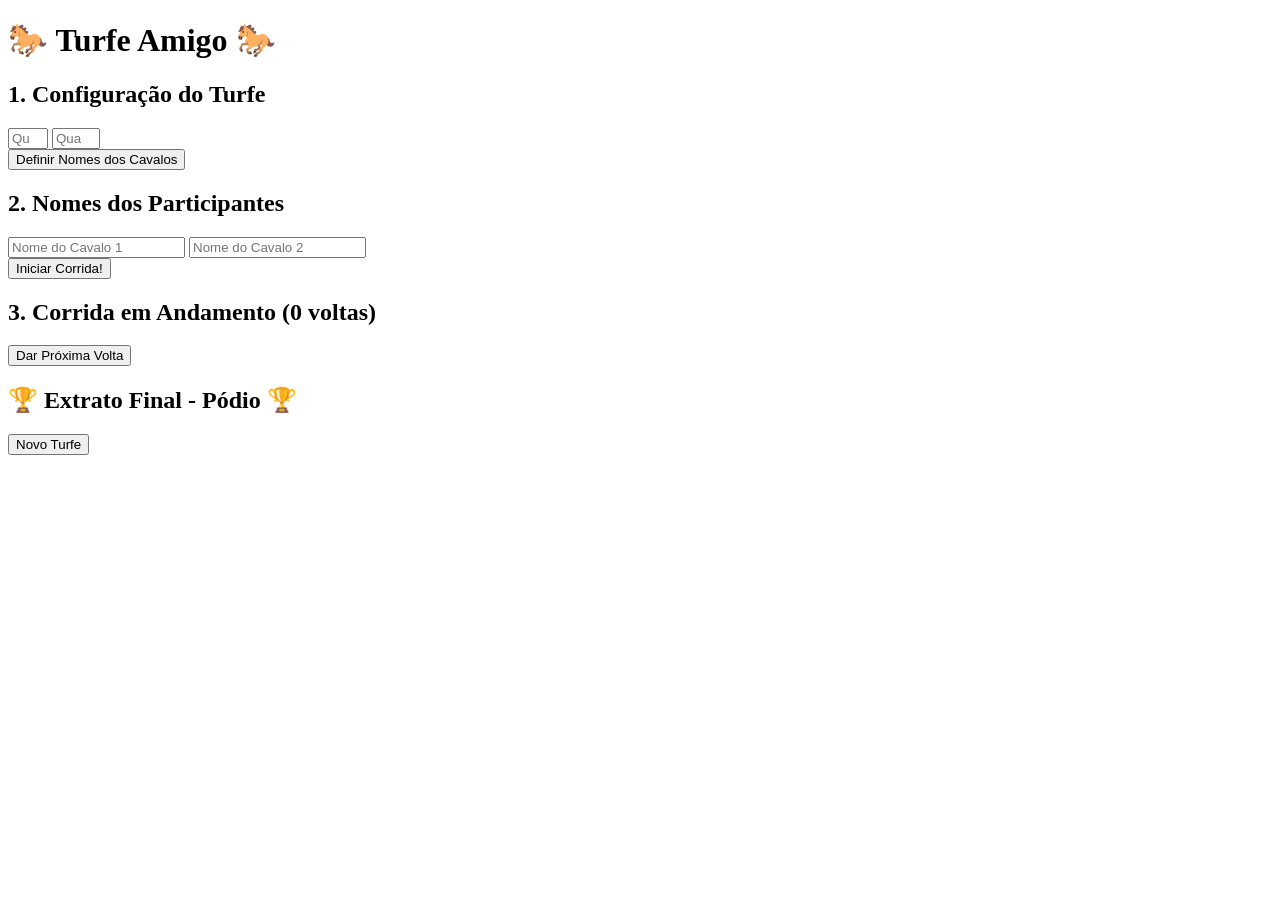
==== index.html @ 23f8b913 "Primeiro codigo NÃO REFATORADO" ====
<!DOCTYPE html>
<html lang="pt-BR">
<head>
  <meta charset="UTF-8" />
  <meta name="viewport" content="width=device-width, initial-scale=1.0" />
  <title>Turfe Amigo</title>
</head>
<body>

  <h1>🐎 Turfe Amigo 🐎</h1>

  <!-- ETAPA 1: CONFIGURAÇÃO -->
  <div id="etapa-config">
    <h2>1. Configuração do Turfe</h2>
    <input type="number" id="qtd-cavalos" min="2" max="6" placeholder="Quantidade de Cavalos (2 a 6)" />
    <input type="number" id="qtd-voltas" min="1" max="50" placeholder="Quantidade de Voltas" />
    <div id="erro-config"></div>
    <button type="button">Definir Nomes dos Cavalos</button>
  </div>

  <!-- ETAPA 2: NOMES DOS CAVALOS -->
  <div id="etapa-nomes">
    <h2>2. Nomes dos Participantes</h2>
    <div id="lista-inputs-nomes">
      <input type="text" id="nome-cavalo-1" placeholder="Nome do Cavalo 1" />
      <input type="text" id="nome-cavalo-2" placeholder="Nome do Cavalo 2" />
    </div>
    <button type="button">Iniciar Corrida!</button>
  </div>

  <!-- ETAPA 3: CORRIDA -->
  <div id="etapa-corrida">
    <h2>3. Corrida em Andamento (<span id="info-voltas">0</span> voltas)</h2>
    <div id="pista"></div>
    <button type="button" id="btn-proxima-volta">Dar Próxima Volta</button>
    <div id="log-corrida"></div>
  </div>

  <!-- ETAPA 4: PÓDIO -->
  <div id="etapa-podio">
    <h2>🏆 Extrato Final - Pódio 🏆</h2>
    <div id="resultado-podio"></div>
    <button type="button">Novo Turfe</button>
  </div>

</body>
</html>
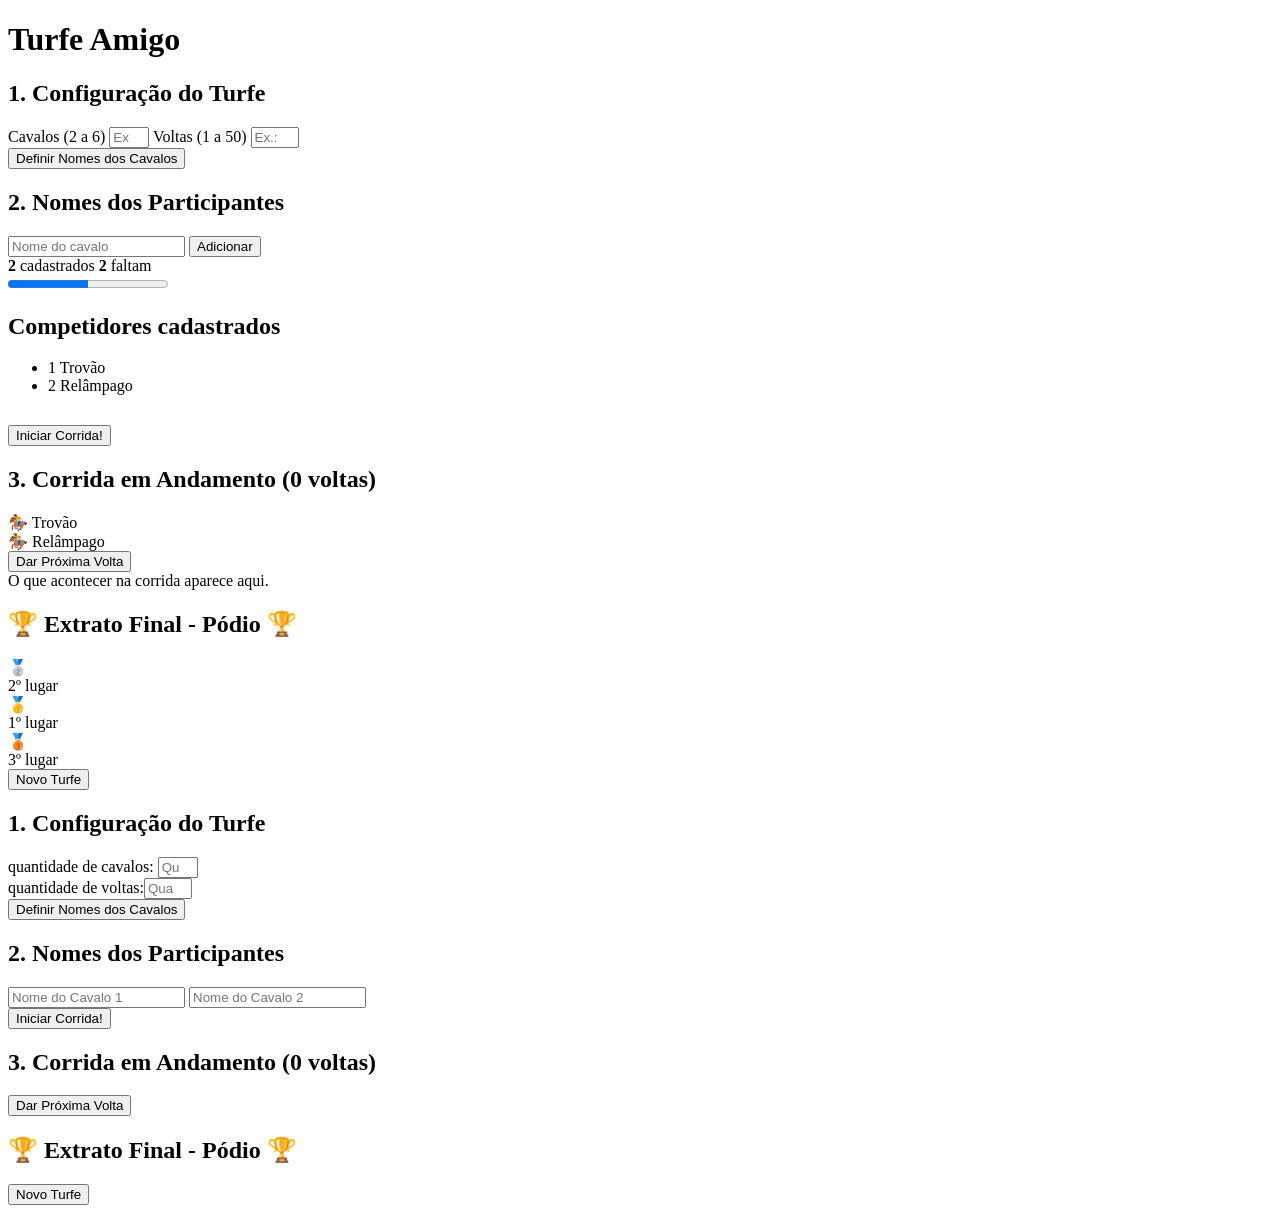
==== commit 8a73e2a3: "add: css e html da ia" ====
--- a/index.html
+++ b/index.html
@@ -1,47 +1,145 @@
 <!DOCTYPE html>
 <html lang="pt-BR">
+
 <head>
-  <meta charset="UTF-8" />
-  <meta name="viewport" content="width=device-width, initial-scale=1.0" />
-  <title>Turfe Amigo</title>
+    <meta charset="UTF-8" />
+    <meta name="viewport" content="width=device-width, initial-scale=1.0" />
+    <title>Turfe Amigo</title>
 </head>
+
 <body>
 
-  <h1>🐎 Turfe Amigo 🐎</h1>
+    <h1> Turfe Amigo </h1>
 
-  <!-- ETAPA 1: CONFIGURAÇÃO -->
-  <div id="etapa-config">
-    <h2>1. Configuração do Turfe</h2>
-    <input type="number" id="qtd-cavalos" min="2" max="6" placeholder="Quantidade de Cavalos (2 a 6)" />
-    <input type="number" id="qtd-voltas" min="1" max="50" placeholder="Quantidade de Voltas" />
-    <div id="erro-config"></div>
-    <button type="button">Definir Nomes dos Cavalos</button>
-  </div>
+<div class="layout">
 
-  <!-- ETAPA 2: NOMES DOS CAVALOS -->
-  <div id="etapa-nomes">
-    <h2>2. Nomes dos Participantes</h2>
-    <div id="lista-inputs-nomes">
-      <input type="text" id="nome-cavalo-1" placeholder="Nome do Cavalo 1" />
-      <input type="text" id="nome-cavalo-2" placeholder="Nome do Cavalo 2" />
+        <!-- ================= ABA ESQUERDA ================= -->
+        <aside class="aba-esquerda">
+
+            <!-- ETAPA 1: CONFIGURAÇÃO -->
+            <section class="bloco" id="etapa-config">
+                <h2>1. Configuração do Turfe</h2>
+
+                <div class="campos-lado-a-lado">
+                    <label class="campo">
+                        Cavalos (2 a 6)
+                        <input type="number" id="qtd-cavalos" min="2" max="6" placeholder="Ex.: 4" />
+                    </label>
+                    <label class="campo">
+                        Voltas (1 a 50)
+                        <input type="number" id="qtd-voltas" min="1" max="50" placeholder="Ex.: 10" />
+                    </label>
+                </div>
+
+                <div id="erro-config"></div>
+                <button type="button" class="largo">Definir Nomes dos Cavalos</button>
+            </section>
+
+            <!-- ETAPA 2: NOMES DOS CAVALOS -->
+            <section class="bloco" id="etapa-nomes">
+                <h2>2. Nomes dos Participantes</h2>
+
+                <div class="linha-cadastro" id="lista-inputs-nomes">
+                    <input type="text" id="nome-cavalo" placeholder="Nome do cavalo" />
+                    <button type="button">Adicionar</button>
+                </div>
+
+                <!-- Contador: o JS vai preencher estes dois números depois -->
+                <div class="contador">
+                    <span><strong id="qtd-cadastrados">2</strong> cadastrados</span>
+                    <span><strong id="qtd-faltam">2</strong> faltam</span>
+                </div>
+                <progress id="progresso-cadastro" value="2" max="4"></progress>
+            </section>
+
+            <!-- LISTA DE COMPETIDORES CADASTRADOS -->
+            <section class="bloco" id="etapa-lista">
+                <h2>Competidores cadastrados</h2>
+
+                <ul id="lista-competidores">
+                    <!-- Exemplos de itens: apague quando ligar o JavaScript -->
+                    <li><span class="numero">1</span> Trovão</li>
+                    <li><span class="numero">2</span> Relâmpago</li>
+                </ul>
+                <!-- Mostrar quando a lista estiver vazia -->
+                <p class="vazio" hidden>Nenhum cavalo cadastrado ainda.</p>
+
+                <button type="button" class="largo destaque" style="margin-top:14px">Iniciar Corrida!</button>
+            </section>
+
+        </aside>
+
+        <!-- ================= ÁREA PRINCIPAL ================= -->
+        <main class="principal">
+
+            <!-- ETAPA 3: CORRIDA -->
+            <section id="etapa-corrida">
+                <h2>3. Corrida em Andamento (<span id="info-voltas">0</span> voltas)</h2>
+
+                <div id="pista">
+                    <!-- Exemplos de raias: o JS cria estas depois (--pos vai de 0% a 90%) -->
+                    <div class="raia">
+                        <div class="cavalo" style="--pos: 40%">🏇 <span>Trovão</span></div>
+                    </div>
+                    <div class="raia">
+                        <div class="cavalo" style="--pos: 25%">🏇 <span>Relâmpago</span></div>
+                    </div>
+                </div>
+
+                <button type="button" id="btn-proxima-volta">Dar Próxima Volta</button>
+                <div id="log-corrida">O que acontecer na corrida aparece aqui.</div>
+            </section>
+
+            <!-- ETAPA 4: PÓDIO -->
+            <section id="etapa-podio">
+                <h2>🏆 Extrato Final - Pódio 🏆</h2>
+
+                <div id="resultado-podio">
+                    <div class="degrau prata">🥈<br>2º lugar</div>
+                    <div class="degrau ouro">🥇<br>1º lugar</div>
+                    <div class="degrau bronze">🥉<br>3º lugar</div>
+                </div>
+
+                <button type="button">Novo Turfe</button>
+            </section>
+
+        </main>
     </div>
-    <button type="button">Iniciar Corrida!</button>
-  </div>
 
-  <!-- ETAPA 3: CORRIDA -->
-  <div id="etapa-corrida">
-    <h2>3. Corrida em Andamento (<span id="info-voltas">0</span> voltas)</h2>
-    <div id="pista"></div>
-    <button type="button" id="btn-proxima-volta">Dar Próxima Volta</button>
-    <div id="log-corrida"></div>
-  </div>
 
-  <!-- ETAPA 4: PÓDIO -->
-  <div id="etapa-podio">
-    <h2>🏆 Extrato Final - Pódio 🏆</h2>
-    <div id="resultado-podio"></div>
-    <button type="button">Novo Turfe</button>
-  </div>
+    <!-- ETAPA 1: CONFIGURAÇÃO -->
+    <div class="Aba Esquerda">
+    <div id="etapa-config">
+        <h2>1. Configuração do Turfe</h2>
+        quantidade de cavalos: <input type="number" id="qtd-cavalos" min="2" max="6" placeholder="Quantidade de Cavalos (2 a 6)" /> <br>
+        quantidade de voltas:<input type="number" id="qtd-voltas" min="1" max="50" placeholder="Quantidade de Voltas" />
+        <div id="erro-config"></div>
+        <button type="button">Definir Nomes dos Cavalos</button>
+    </div>
+
+    <!-- ETAPA 2: NOMES DOS CAVALOS -->
+    
+        <h2>2. Nomes dos Participantes</h2>
+        <div id="lista-inputs-nomes">
+            <input type="text" id="nome-cavalo-1" placeholder="Nome do Cavalo 1" />
+            <input type="text" id="nome-cavalo-2" placeholder="Nome do Cavalo 2" />
+        </div>
+        <button type="button">Iniciar Corrida!</button>
+
+
+        <!-- ETAPA 3: CORRIDA -->
+        <h2>3. Corrida em Andamento (<span id="info-voltas">0</span> voltas)</h2>
+        <div id="pista"></div>
+        <button type="button" id="btn-proxima-volta">Dar Próxima Volta</button>
+        <div id="log-corrida"></div>
+
+
+        <!-- ETAPA 4: PÓDIO -->
+        <h2>🏆 Extrato Final - Pódio 🏆</h2>
+        <div id="resultado-podio"></div>
+        <button type="button">Novo Turfe</button>
+    </div>
 
 </body>
-</html>
+
+</html>
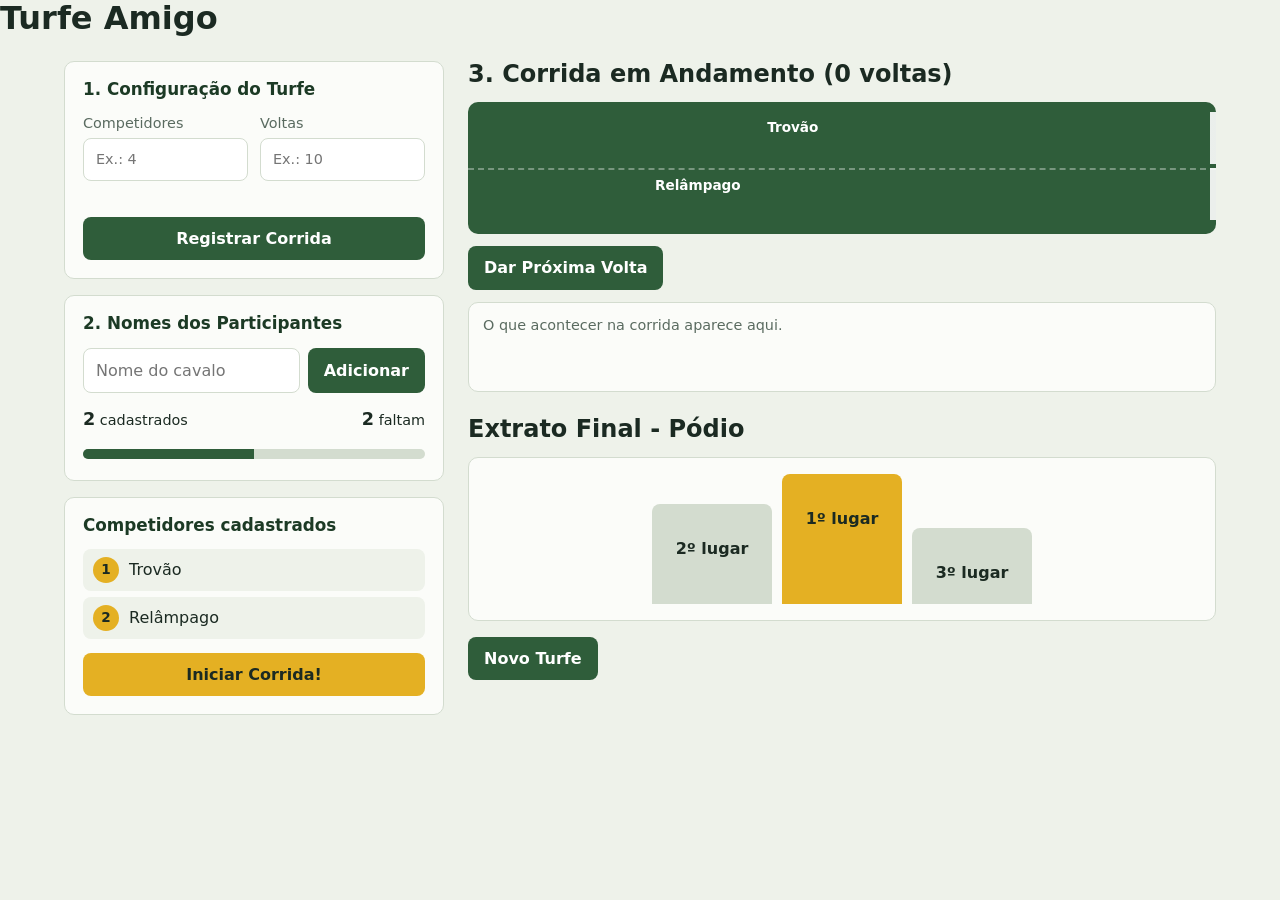
==== commit 05b0ff46: "Iniciando validação dos campos" ====
--- a/index.html
+++ b/index.html
@@ -5,6 +5,7 @@
     <meta charset="UTF-8" />
     <meta name="viewport" content="width=device-width, initial-scale=1.0" />
     <title>Turfe Amigo</title>
+    <link rel="stylesheet" href="css.css">
 </head>
 
 <body>
@@ -22,17 +23,17 @@
 
                 <div class="campos-lado-a-lado">
                     <label class="campo">
-                        Cavalos (2 a 6)
-                        <input type="number" id="qtd-cavalos" min="2" max="6" placeholder="Ex.: 4" />
+                        Competidores
+                        <input type="number" id="qtd_cavalos" min="2" placeholder="Ex.: 4" />
                     </label>
                     <label class="campo">
-                        Voltas (1 a 50)
-                        <input type="number" id="qtd-voltas" min="1" max="50" placeholder="Ex.: 10" />
+                        Voltas
+                        <input type="number" id="qtd_voltas" min="1" placeholder="Ex.: 10" />
                     </label>
                 </div>
 
                 <div id="erro-config"></div>
-                <button type="button" class="largo">Definir Nomes dos Cavalos</button>
+                <button type="button" class="largo" onclick="registrarCorrida()">Registrar Corrida</button>
             </section>
 
             <!-- ETAPA 2: NOMES DOS CAVALOS -->
@@ -79,10 +80,10 @@
                 <div id="pista">
                     <!-- Exemplos de raias: o JS cria estas depois (--pos vai de 0% a 90%) -->
                     <div class="raia">
-                        <div class="cavalo" style="--pos: 40%">🏇 <span>Trovão</span></div>
+                        <div class="cavalo" style="--pos: 40%"> <span>Trovão</span></div>
                     </div>
                     <div class="raia">
-                        <div class="cavalo" style="--pos: 25%">🏇 <span>Relâmpago</span></div>
+                        <div class="cavalo" style="--pos: 25%"> <span>Relâmpago</span></div>
                     </div>
                 </div>
 
@@ -92,12 +93,12 @@
 
             <!-- ETAPA 4: PÓDIO -->
             <section id="etapa-podio">
-                <h2>🏆 Extrato Final - Pódio 🏆</h2>
+                <h2> Extrato Final - Pódio </h2>
 
                 <div id="resultado-podio">
-                    <div class="degrau prata">🥈<br>2º lugar</div>
-                    <div class="degrau ouro">🥇<br>1º lugar</div>
-                    <div class="degrau bronze">🥉<br>3º lugar</div>
+                    <div class="degrau prata"><br>2º lugar</div>
+                    <div class="degrau ouro"><br>1º lugar</div>
+                    <div class="degrau bronze"><br>3º lugar</div>
                 </div>
 
                 <button type="button">Novo Turfe</button>
@@ -105,41 +106,17 @@
 
         </main>
     </div>
-
-
-    <!-- ETAPA 1: CONFIGURAÇÃO -->
-    <div class="Aba Esquerda">
-    <div id="etapa-config">
-        <h2>1. Configuração do Turfe</h2>
-        quantidade de cavalos: <input type="number" id="qtd-cavalos" min="2" max="6" placeholder="Quantidade de Cavalos (2 a 6)" /> <br>
-        quantidade de voltas:<input type="number" id="qtd-voltas" min="1" max="50" placeholder="Quantidade de Voltas" />
-        <div id="erro-config"></div>
-        <button type="button">Definir Nomes dos Cavalos</button>
-    </div>
-
-    <!-- ETAPA 2: NOMES DOS CAVALOS -->
-    
-        <h2>2. Nomes dos Participantes</h2>
-        <div id="lista-inputs-nomes">
-            <input type="text" id="nome-cavalo-1" placeholder="Nome do Cavalo 1" />
-            <input type="text" id="nome-cavalo-2" placeholder="Nome do Cavalo 2" />
-        </div>
-        <button type="button">Iniciar Corrida!</button>
-
-
-        <!-- ETAPA 3: CORRIDA -->
-        <h2>3. Corrida em Andamento (<span id="info-voltas">0</span> voltas)</h2>
-        <div id="pista"></div>
-        <button type="button" id="btn-proxima-volta">Dar Próxima Volta</button>
-        <div id="log-corrida"></div>
-
-
-        <!-- ETAPA 4: PÓDIO -->
-        <h2>🏆 Extrato Final - Pódio 🏆</h2>
-        <div id="resultado-podio"></div>
-        <button type="button">Novo Turfe</button>
-    </div>
-
 </body>
-
+<script>
+    let lista_cavalos = []
+    function registrarCorrida(params) {
+        let voltas = qtd_voltas.value
+        let cavalos = qtd_cavalos.value
+        if (cavalos == '' || voltas == '') {
+            alert('Insira valores numericos')
+        } else if (cavalos < 2 && cavalos > 6) {
+            alert("Insira valores entre 2 e 6")
+        }
+    }
+</script>
 </html>
--- a/css.css
+++ b/css.css
@@ -0,0 +1,336 @@
+:root {
+            --grama: #2f5d3a;
+            --grama-escura: #1c3a25;
+            --fundo: #eef2ea;
+            --papel: #fbfcf9;
+            --tinta: #1b2a22;
+            --tinta-suave: #5a6b60;
+            --linha: #d3dccf;
+            --seda: #e4b023;
+            /* amarelo das sedas dos jóqueis */
+            --erro: #b3372b;
+            --raio: 10px;
+            font-family: "Trebuchet MS", "Segoe UI", system-ui, sans-serif;
+        }
+
+        * {
+            box-sizing: border-box;
+        }
+
+        body {
+            margin: 0;
+            background: var(--fundo);
+            color: var(--tinta);
+            line-height: 1.45;
+        }
+
+        h1,
+        h2,
+        h3 {
+            margin: 0;
+            line-height: 1.15;
+        }
+
+        /* ---------- Cabeçalho ---------- */
+        .topo {
+            background: var(--grama-escura);
+            color: var(--fundo);
+            padding: 18px 28px;
+            border-bottom: 6px solid var(--seda);
+        }
+
+        .topo h1 {
+            font-size: 1.8rem;
+            letter-spacing: 0.02em;
+        }
+
+        /* ---------- Layout em duas colunas ---------- */
+        .layout {
+            display: grid;
+            grid-template-columns: 380px 1fr;
+            gap: 24px;
+            max-width: 1200px;
+            margin: 0 auto;
+            padding: 24px;
+            align-items: start;
+        }
+
+        /* ---------- Aba esquerda ---------- */
+        .aba-esquerda {
+            display: flex;
+            flex-direction: column;
+            gap: 16px;
+            position: sticky;
+            top: 16px;
+        }
+
+        .bloco {
+            background: var(--papel);
+            border: 1px solid var(--linha);
+            border-radius: var(--raio);
+            padding: 18px;
+        }
+
+        .bloco h2 {
+            font-size: 1.05rem;
+            margin-bottom: 14px;
+            color: var(--grama-escura);
+        }
+
+        /* ---------- Campos e botões ---------- */
+        .campo {
+            display: flex;
+            flex-direction: column;
+            gap: 4px;
+            margin-bottom: 12px;
+            font-size: 0.9rem;
+            color: var(--tinta-suave);
+        }
+
+        .campos-lado-a-lado {
+            display: grid;
+            grid-template-columns: 1fr 1fr;
+            gap: 12px;
+        }
+
+        input[type="number"],
+        input[type="text"] {
+            width: 100%;
+            padding: 10px 12px;
+            font: inherit;
+            color: var(--tinta);
+            background: #fff;
+            border: 1px solid var(--linha);
+            border-radius: 8px;
+        }
+
+        input:focus-visible,
+        button:focus-visible {
+            outline: 3px solid var(--seda);
+            outline-offset: 1px;
+        }
+
+        button {
+            font: inherit;
+            font-weight: 700;
+            padding: 10px 16px;
+            border: 0;
+            border-radius: 8px;
+            background: var(--grama);
+            color: #fff;
+            cursor: pointer;
+        }
+
+        button:hover {
+            background: var(--grama-escura);
+        }
+
+        button.largo {
+            width: 100%;
+        }
+
+        button.destaque {
+            background: var(--seda);
+            color: var(--tinta);
+        }
+
+        button.destaque:hover {
+            background: #cf9b15;
+        }
+
+        #erro-config {
+            min-height: 1.2em;
+            margin-bottom: 8px;
+            font-size: 0.85rem;
+            color: var(--erro);
+        }
+
+        /* ---------- Cadastro de nomes + contador ---------- */
+        .linha-cadastro {
+            display: flex;
+            gap: 8px;
+        }
+
+        .linha-cadastro button {
+            flex-shrink: 0;
+        }
+
+        .contador {
+            display: flex;
+            justify-content: space-between;
+            margin: 14px 0 6px;
+            font-size: 0.9rem;
+        }
+
+        .contador strong {
+            font-size: 1.1rem;
+        }
+
+        progress {
+            width: 100%;
+            height: 10px;
+            border: 0;
+            border-radius: 99px;
+            overflow: hidden;
+            background: var(--linha);
+            accent-color: var(--grama);
+        }
+
+        progress::-webkit-progress-bar {
+            background: var(--linha);
+        }
+
+        progress::-webkit-progress-value {
+            background: var(--grama);
+        }
+
+        progress::-moz-progress-bar {
+            background: var(--grama);
+        }
+
+        /* ---------- Lista de competidores ---------- */
+        #lista-competidores {
+            list-style: none;
+            margin: 0;
+            padding: 0;
+            display: flex;
+            flex-direction: column;
+            gap: 6px;
+            max-height: 260px;
+            overflow-y: auto;
+        }
+
+        #lista-competidores li {
+            display: flex;
+            align-items: center;
+            gap: 10px;
+            padding: 8px 10px;
+            background: var(--fundo);
+            border-radius: 8px;
+        }
+
+        .numero {
+            display: grid;
+            place-items: center;
+            width: 26px;
+            height: 26px;
+            border-radius: 50%;
+            background: var(--seda);
+            font-weight: 700;
+            font-size: 0.85rem;
+        }
+
+        .vazio {
+            color: var(--tinta-suave);
+            font-size: 0.9rem;
+        }
+
+        /* ---------- Área principal (direita) ---------- */
+        .principal {
+            display: flex;
+            flex-direction: column;
+            gap: 24px;
+        }
+
+        .principal h2 {
+            margin-bottom: 14px;
+        }
+
+        #pista {
+            background: var(--grama);
+            border-radius: var(--raio);
+            padding: 10px 0;
+            overflow: hidden;
+        }
+
+        .raia {
+            position: relative;
+            height: 52px;
+            margin: 0 0 4px;
+            border-top: 2px dashed rgba(255, 255, 255, 0.35);
+            /* linha de chegada */
+            background: linear-gradient(to left, rgba(255, 255, 255, 0.9) 0 6px, transparent 6px);
+        }
+
+        .raia:first-child {
+            border-top: 0;
+        }
+
+        .cavalo {
+            position: absolute;
+            top: 6px;
+            left: var(--pos, 0%);
+            display: flex;
+            align-items: center;
+            gap: 6px;
+            font-size: 1.6rem;
+            color: #fff;
+            white-space: nowrap;
+        }
+
+        .cavalo span {
+            font-size: 0.85rem;
+            font-weight: 700;
+        }
+
+        #log-corrida {
+            margin-top: 12px;
+            min-height: 90px;
+            padding: 12px 14px;
+            background: var(--papel);
+            border: 1px solid var(--linha);
+            border-radius: var(--raio);
+            font-size: 0.9rem;
+            color: var(--tinta-suave);
+        }
+
+        #btn-proxima-volta {
+            margin-top: 12px;
+        }
+
+        /* ---------- Pódio ---------- */
+        #resultado-podio {
+            display: flex;
+            align-items: flex-end;
+            justify-content: center;
+            gap: 10px;
+            margin-bottom: 16px;
+            padding: 16px;
+            background: var(--papel);
+            border: 1px solid var(--linha);
+            border-radius: var(--raio);
+        }
+
+        .degrau {
+            width: 120px;
+            padding: 10px 6px;
+            text-align: center;
+            font-weight: 700;
+            background: var(--linha);
+            border-radius: 8px 8px 0 0;
+        }
+
+        .degrau.ouro {
+            height: 130px;
+            background: var(--seda);
+        }
+
+        .degrau.prata {
+            height: 100px;
+        }
+
+        .degrau.bronze {
+            height: 76px;
+        }
+
+        /* ---------- Celular ---------- */
+        @media (max-width: 860px) {
+            .layout {
+                grid-template-columns: 1fr;
+                padding: 16px;
+            }
+
+            .aba-esquerda {
+                position: static;
+            }
+        }
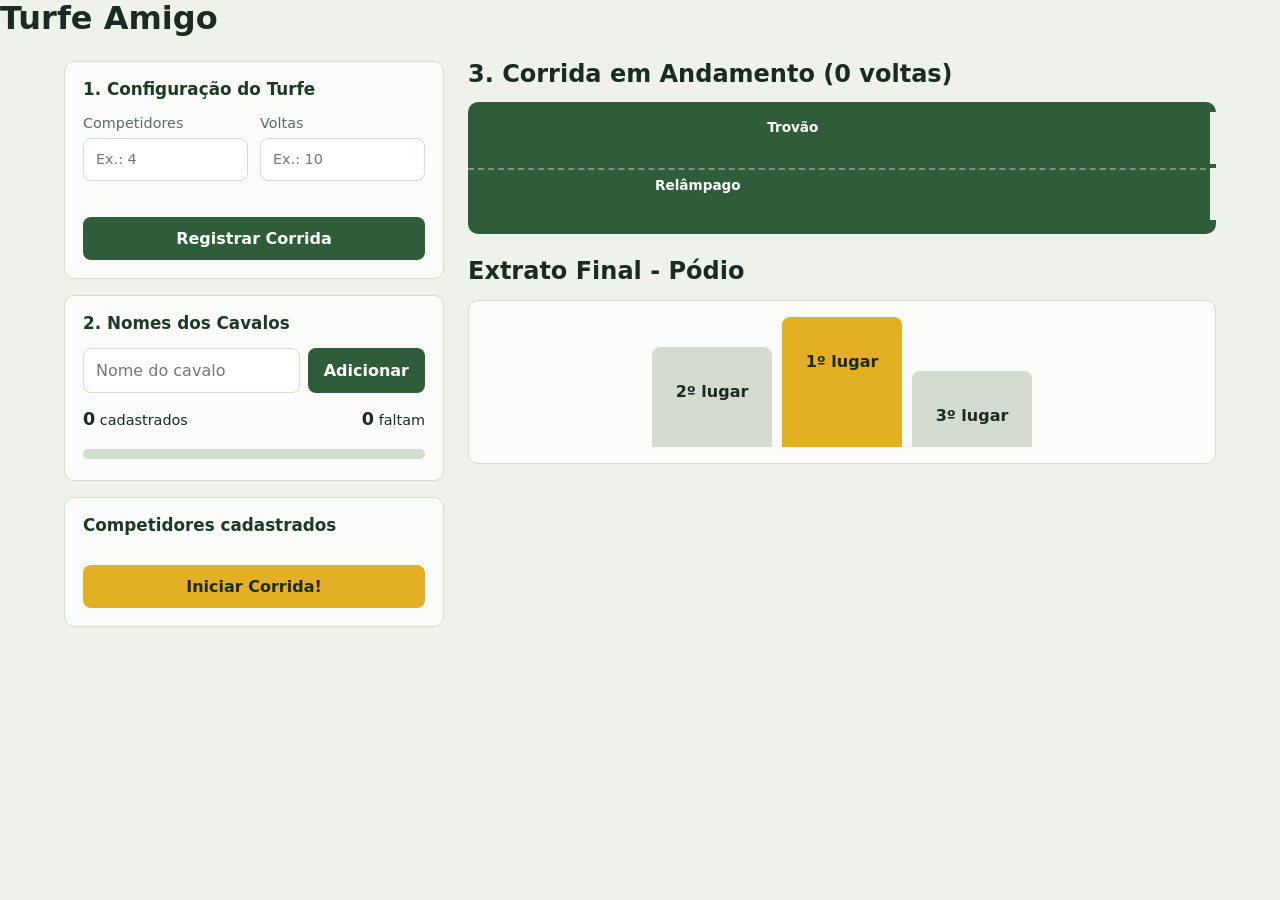
==== commit 1dafd237: "Finalizando validações da corrida e iniciando validações do nome" ====
--- a/index.html
+++ b/index.html
@@ -12,7 +12,7 @@
 
     <h1> Turfe Amigo </h1>
 
-<div class="layout">
+    <div class="layout">
 
         <!-- ================= ABA ESQUERDA ================= -->
         <aside class="aba-esquerda">
@@ -38,29 +38,27 @@
 
             <!-- ETAPA 2: NOMES DOS CAVALOS -->
             <section class="bloco" id="etapa-nomes">
-                <h2>2. Nomes dos Participantes</h2>
+                <h2>2. Nomes dos Cavalos</h2>
 
                 <div class="linha-cadastro" id="lista-inputs-nomes">
-                    <input type="text" id="nome-cavalo" placeholder="Nome do cavalo" />
-                    <button type="button">Adicionar</button>
+                    <input type="text" id="nome_cavalo" placeholder="Nome do cavalo" />
+                    <button type="button" onclick="nomearCavalo()">Adicionar</button>
                 </div>
 
                 <!-- Contador: o JS vai preencher estes dois números depois -->
                 <div class="contador">
-                    <span><strong id="qtd-cadastrados">2</strong> cadastrados</span>
-                    <span><strong id="qtd-faltam">2</strong> faltam</span>
+                    <span><strong id="qtd_cadastrados">0</strong> cadastrados</span>
+                    <span><strong id="qtd_faltam">0</strong> faltam</span>
                 </div>
-                <progress id="progresso-cadastro" value="2" max="4"></progress>
+                <progress id="progresso_cadastro" value="0" max="0"></progress>
             </section>
 
             <!-- LISTA DE COMPETIDORES CADASTRADOS -->
             <section class="bloco" id="etapa-lista">
                 <h2>Competidores cadastrados</h2>
 
-                <ul id="lista-competidores">
+                <ul id="lista_competidores">
                     <!-- Exemplos de itens: apague quando ligar o JavaScript -->
-                    <li><span class="numero">1</span> Trovão</li>
-                    <li><span class="numero">2</span> Relâmpago</li>
                 </ul>
                 <!-- Mostrar quando a lista estiver vazia -->
                 <p class="vazio" hidden>Nenhum cavalo cadastrado ainda.</p>
@@ -87,8 +85,7 @@
                     </div>
                 </div>
 
-                <button type="button" id="btn-proxima-volta">Dar Próxima Volta</button>
-                <div id="log-corrida">O que acontecer na corrida aparece aqui.</div>
+               
             </section>
 
             <!-- ETAPA 4: PÓDIO -->
@@ -100,8 +97,6 @@
                     <div class="degrau ouro"><br>1º lugar</div>
                     <div class="degrau bronze"><br>3º lugar</div>
                 </div>
-
-                <button type="button">Novo Turfe</button>
             </section>
 
         </main>
@@ -109,14 +104,56 @@
 </body>
 <script>
     let lista_cavalos = []
-    function registrarCorrida(params) {
+    let qtd_volta = 0
+    let qtd_cavalo = 0
+    let corrida = 0
+    function registrarCorrida() {
         let voltas = qtd_voltas.value
         let cavalos = qtd_cavalos.value
         if (cavalos == '' || voltas == '') {
             alert('Insira valores numericos')
-        } else if (cavalos < 2 && cavalos > 6) {
+        } else if (cavalos < 2 || cavalos > 6) {
             alert("Insira valores entre 2 e 6")
+        } else if (corrida > 1 || corrida < 0){
+                alert('Registre uma corrida por vez!')
+        }else {
+            corrida++
+            qtd_volta = voltas
+            qtd_cavalo = cavalos
+            progresso_cadastro.value = lista_cavalos.length;
+            progresso_cadastro.max = qtd_cavalo;
+            qtd_cadastrados.innerHTML = lista_cavalos.length;
+            qtd_faltam.innerHTML = qtd_cavalo - lista_cavalos.length;
+        }
+    }
+
+    function nomearCavalo() {
+        let cavalo = nome_cavalo.value;
+        
+        
+        if (cavalo == '') {
+            alert('Insira um nome válido')
+        }
+        else if (lista_cavalos.length >= qtd_cavalo){
+            alert('Todos os cavalos já cadastrados')
+        }else {
+            lista_cavalos.push({
+                nome: cavalo,
+                tempo: 0
+            })
+            lista_competidores.innerHTML = '';
+
+            progresso_cadastro.value = lista_cavalos.length;
+            progresso_cadastro.max = qtd_cavalo;
+            qtd_cadastrados.innerHTML = lista_cavalos.length;
+            qtd_faltam.innerHTML = qtd_cavalo - lista_cavalos.length;
+
+            
+            for (let i = 0; i < lista_cavalos.length; i++) {
+                lista_competidores.innerHTML += `<li><span class="numero">${i+1}</span> ${lista_cavalos[i].nome} </li>`
+            }
         }
     }
 </script>
+
 </html>
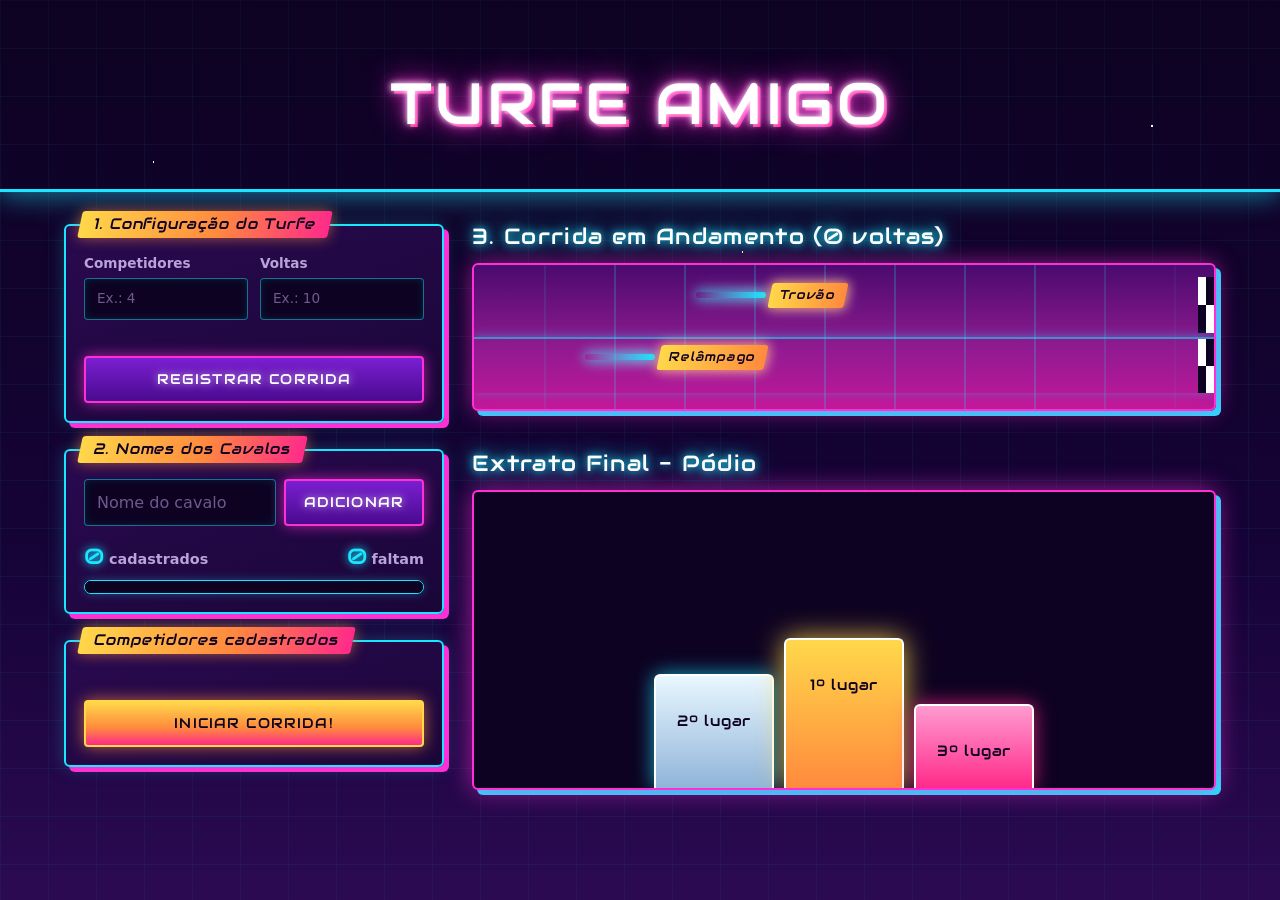
==== commit 64c8a2dc: "Finalização da corrida constituidada" ====
--- a/index.html
+++ b/index.html
@@ -85,7 +85,7 @@
                     </div>
                 </div>
 
-               
+
             </section>
 
             <!-- ETAPA 4: PÓDIO -->
@@ -114,9 +114,9 @@
             alert('Insira valores numericos')
         } else if (cavalos < 2 || cavalos > 6) {
             alert("Insira valores entre 2 e 6")
-        } else if (corrida > 1 || corrida < 0){
-                alert('Registre uma corrida por vez!')
-        }else {
+        } else if (corrida > 1 || corrida < 0) {
+            alert('Registre uma corrida por vez!')
+        } else {
             corrida++
             qtd_volta = voltas
             qtd_cavalo = cavalos
@@ -125,18 +125,44 @@
             qtd_cadastrados.innerHTML = lista_cavalos.length;
             qtd_faltam.innerHTML = qtd_cavalo - lista_cavalos.length;
         }
+        primeiro = ''
+        segundo = ''
+        terceiro = ''
+        tempo_primeiro = 9999999999999999
+        tempo_segundo = 99999999999999999
+        tempo_terceiro = 9999999999999999
+
+
+        for (i = 0; i < lista_cavalos.length; i++) {
+            if (lista_cavalos[i].tempo < tempo_primeiro) {
+                tempo_terceiro = tempo_segundo;
+                terceiro = segundo;
+                tempo_segundo = tempo_primeiro
+                segundo = primeiro
+                tempo_primeiro = lista_cavalos[i].tempo
+                primeiro = lista_cavalos[i].nome
+            } else if (lista_cavalos[i].tempo < tempo_segundo) {
+                tempo_terceiro = tempo_segundo
+                terceiro = segundo
+                tempo_segundo = lista_cavalos[i].tempo
+                segundo = lista_cavalos[i].nome
+            } else if (lista_cavalos[i].tempo < tempo_terceiro) {
+                tempo_terceiro = lista_cavalos[i].tempo
+                terceiro = lista_cavalos[i].nome
+            }
+        }
     }
 
     function nomearCavalo() {
         let cavalo = nome_cavalo.value;
-        
-        
+
+
         if (cavalo == '') {
             alert('Insira um nome válido')
         }
-        else if (lista_cavalos.length >= qtd_cavalo){
+        else if (lista_cavalos.length >= qtd_cavalo) {
             alert('Todos os cavalos já cadastrados')
-        }else {
+        } else {
             lista_cavalos.push({
                 nome: cavalo,
                 tempo: 0
@@ -148,9 +174,9 @@
             qtd_cadastrados.innerHTML = lista_cavalos.length;
             qtd_faltam.innerHTML = qtd_cavalo - lista_cavalos.length;
 
-            
+
             for (let i = 0; i < lista_cavalos.length; i++) {
-                lista_competidores.innerHTML += `<li><span class="numero">${i+1}</span> ${lista_cavalos[i].nome} </li>`
+                lista_competidores.innerHTML += `<li><span class="numero">${i + 1}</span> ${lista_cavalos[i].nome} </li>`
             }
         }
     }
--- a/css.css
+++ b/css.css
@@ -1,336 +1,607 @@
+/* =====================================================================
+   TURFE AMIGO — tema Synthwave / Retro
+   Só CSS: o HTML não precisa mudar.
+   Coloque este arquivo na mesma pasta do podio-synthwave.svg
+   (ou ajuste --cenario abaixo).
+
+   Ideia de contraste:
+   - Site em si  -> noite fria (azul-marinho/roxo escuro) com painéis escuros e bordas ciano
+   - Cabeçalho, pista e pódio -> pôr do sol quente (laranja/rosa/magenta)
+   ===================================================================== */
+
+@import url("https://fonts.googleapis.com/css2?family=Audiowide&display=swap");
+
 :root {
-            --grama: #2f5d3a;
-            --grama-escura: #1c3a25;
-            --fundo: #eef2ea;
-            --papel: #fbfcf9;
-            --tinta: #1b2a22;
-            --tinta-suave: #5a6b60;
-            --linha: #d3dccf;
-            --seda: #e4b023;
-            /* amarelo das sedas dos jóqueis */
-            --erro: #b3372b;
-            --raio: 10px;
-            font-family: "Trebuchet MS", "Segoe UI", system-ui, sans-serif;
-        }
-
-        * {
-            box-sizing: border-box;
-        }
-
-        body {
-            margin: 0;
-            background: var(--fundo);
-            color: var(--tinta);
-            line-height: 1.45;
-        }
-
-        h1,
-        h2,
-        h3 {
-            margin: 0;
-            line-height: 1.15;
-        }
-
-        /* ---------- Cabeçalho ---------- */
-        .topo {
-            background: var(--grama-escura);
-            color: var(--fundo);
-            padding: 18px 28px;
-            border-bottom: 6px solid var(--seda);
-        }
-
-        .topo h1 {
-            font-size: 1.8rem;
-            letter-spacing: 0.02em;
-        }
-
-        /* ---------- Layout em duas colunas ---------- */
-        .layout {
-            display: grid;
-            grid-template-columns: 380px 1fr;
-            gap: 24px;
-            max-width: 1200px;
-            margin: 0 auto;
-            padding: 24px;
-            align-items: start;
-        }
-
-        /* ---------- Aba esquerda ---------- */
-        .aba-esquerda {
-            display: flex;
-            flex-direction: column;
-            gap: 16px;
-            position: sticky;
-            top: 16px;
-        }
-
-        .bloco {
-            background: var(--papel);
-            border: 1px solid var(--linha);
-            border-radius: var(--raio);
-            padding: 18px;
-        }
-
-        .bloco h2 {
-            font-size: 1.05rem;
-            margin-bottom: 14px;
-            color: var(--grama-escura);
-        }
-
-        /* ---------- Campos e botões ---------- */
-        .campo {
-            display: flex;
-            flex-direction: column;
-            gap: 4px;
-            margin-bottom: 12px;
-            font-size: 0.9rem;
-            color: var(--tinta-suave);
-        }
-
-        .campos-lado-a-lado {
-            display: grid;
-            grid-template-columns: 1fr 1fr;
-            gap: 12px;
-        }
-
-        input[type="number"],
-        input[type="text"] {
-            width: 100%;
-            padding: 10px 12px;
-            font: inherit;
-            color: var(--tinta);
-            background: #fff;
-            border: 1px solid var(--linha);
-            border-radius: 8px;
-        }
-
-        input:focus-visible,
-        button:focus-visible {
-            outline: 3px solid var(--seda);
-            outline-offset: 1px;
-        }
-
-        button {
-            font: inherit;
-            font-weight: 700;
-            padding: 10px 16px;
-            border: 0;
-            border-radius: 8px;
-            background: var(--grama);
-            color: #fff;
-            cursor: pointer;
-        }
-
-        button:hover {
-            background: var(--grama-escura);
-        }
-
-        button.largo {
-            width: 100%;
-        }
-
-        button.destaque {
-            background: var(--seda);
-            color: var(--tinta);
-        }
-
-        button.destaque:hover {
-            background: #cf9b15;
-        }
-
-        #erro-config {
-            min-height: 1.2em;
-            margin-bottom: 8px;
-            font-size: 0.85rem;
-            color: var(--erro);
-        }
-
-        /* ---------- Cadastro de nomes + contador ---------- */
-        .linha-cadastro {
-            display: flex;
-            gap: 8px;
-        }
-
-        .linha-cadastro button {
-            flex-shrink: 0;
-        }
-
-        .contador {
-            display: flex;
-            justify-content: space-between;
-            margin: 14px 0 6px;
-            font-size: 0.9rem;
-        }
-
-        .contador strong {
-            font-size: 1.1rem;
-        }
-
-        progress {
-            width: 100%;
-            height: 10px;
-            border: 0;
-            border-radius: 99px;
-            overflow: hidden;
-            background: var(--linha);
-            accent-color: var(--grama);
-        }
-
-        progress::-webkit-progress-bar {
-            background: var(--linha);
-        }
-
-        progress::-webkit-progress-value {
-            background: var(--grama);
-        }
-
-        progress::-moz-progress-bar {
-            background: var(--grama);
-        }
-
-        /* ---------- Lista de competidores ---------- */
-        #lista-competidores {
-            list-style: none;
-            margin: 0;
-            padding: 0;
-            display: flex;
-            flex-direction: column;
-            gap: 6px;
-            max-height: 260px;
-            overflow-y: auto;
-        }
-
-        #lista-competidores li {
-            display: flex;
-            align-items: center;
-            gap: 10px;
-            padding: 8px 10px;
-            background: var(--fundo);
-            border-radius: 8px;
-        }
-
-        .numero {
-            display: grid;
-            place-items: center;
-            width: 26px;
-            height: 26px;
-            border-radius: 50%;
-            background: var(--seda);
-            font-weight: 700;
-            font-size: 0.85rem;
-        }
-
-        .vazio {
-            color: var(--tinta-suave);
-            font-size: 0.9rem;
-        }
-
-        /* ---------- Área principal (direita) ---------- */
-        .principal {
-            display: flex;
-            flex-direction: column;
-            gap: 24px;
-        }
-
-        .principal h2 {
-            margin-bottom: 14px;
-        }
-
-        #pista {
-            background: var(--grama);
-            border-radius: var(--raio);
-            padding: 10px 0;
-            overflow: hidden;
-        }
-
-        .raia {
-            position: relative;
-            height: 52px;
-            margin: 0 0 4px;
-            border-top: 2px dashed rgba(255, 255, 255, 0.35);
-            /* linha de chegada */
-            background: linear-gradient(to left, rgba(255, 255, 255, 0.9) 0 6px, transparent 6px);
-        }
-
-        .raia:first-child {
-            border-top: 0;
-        }
-
-        .cavalo {
-            position: absolute;
-            top: 6px;
-            left: var(--pos, 0%);
-            display: flex;
-            align-items: center;
-            gap: 6px;
-            font-size: 1.6rem;
-            color: #fff;
-            white-space: nowrap;
-        }
-
-        .cavalo span {
-            font-size: 0.85rem;
-            font-weight: 700;
-        }
-
-        #log-corrida {
-            margin-top: 12px;
-            min-height: 90px;
-            padding: 12px 14px;
-            background: var(--papel);
-            border: 1px solid var(--linha);
-            border-radius: var(--raio);
-            font-size: 0.9rem;
-            color: var(--tinta-suave);
-        }
-
-        #btn-proxima-volta {
-            margin-top: 12px;
-        }
-
-        /* ---------- Pódio ---------- */
-        #resultado-podio {
-            display: flex;
-            align-items: flex-end;
-            justify-content: center;
-            gap: 10px;
-            margin-bottom: 16px;
-            padding: 16px;
-            background: var(--papel);
-            border: 1px solid var(--linha);
-            border-radius: var(--raio);
-        }
-
-        .degrau {
-            width: 120px;
-            padding: 10px 6px;
-            text-align: center;
-            font-weight: 700;
-            background: var(--linha);
-            border-radius: 8px 8px 0 0;
-        }
-
-        .degrau.ouro {
-            height: 130px;
-            background: var(--seda);
-        }
-
-        .degrau.prata {
-            height: 100px;
-        }
-
-        .degrau.bronze {
-            height: 76px;
-        }
-
-        /* ---------- Celular ---------- */
-        @media (max-width: 860px) {
-            .layout {
-                grid-template-columns: 1fr;
-                padding: 16px;
-            }
-
-            .aba-esquerda {
-                position: static;
-            }
-        }+    /* Noite (base do site) */
+    --noite: #0d0221;
+    --noite-2: #150336;
+    --roxo: #2b0a52;
+    --painel: #1a0638;
+
+    /* Neons */
+    --magenta: #ff2fd6;
+    --rosa: #ff2a8a;
+    --ciano: #19e6ff;
+    --sol: #ffd84a;
+    --laranja: #ff8a3d;
+
+    /* Texto */
+    --texto: #f3e9ff;
+    --texto-suave: #b9a3da;
+    --erro: #ff6b6b;
+
+    /* Cenário SVG (cabeçalho e pódio) */
+    --cenario: url("podio-synthwave.svg");
+
+    --brilho-ciano: 0 0 0 2px var(--ciano), 0 0 14px rgba(25, 230, 255, 0.55);
+    --brilho-magenta: 0 0 14px rgba(255, 47, 214, 0.65);
+    --sombra-dura: 5px 5px 0 var(--magenta);
+    --raio: 6px;
+
+    --fonte-titulo: "Audiowide", "Arial Black", Impact, sans-serif;
+    --fonte-texto: "Trebuchet MS", "Segoe UI", system-ui, sans-serif;
+
+    font-family: var(--fonte-texto);
+}
+
+* {
+    box-sizing: border-box;
+}
+
+[hidden] {
+    display: none !important;
+}
+
+/* ---------- Fundo da página: noite com estrelas e grade tênue ---------- */
+body {
+    margin: 0;
+    min-height: 100vh;
+    color: var(--texto);
+    line-height: 1.45;
+    background:
+        radial-gradient(1.5px 1.5px at 12% 18%, #fff 50%, transparent 51%),
+        radial-gradient(1px 1px at 34% 62%, #fff 50%, transparent 51%),
+        radial-gradient(1.5px 1.5px at 58% 28%, #fff 50%, transparent 51%),
+        radial-gradient(1px 1px at 76% 74%, #fff 50%, transparent 51%),
+        radial-gradient(1.5px 1.5px at 90% 14%, #fff 50%, transparent 51%),
+        linear-gradient(rgba(25, 230, 255, 0.05) 1px, transparent 1px) 0 0 / 48px 48px,
+        linear-gradient(90deg, rgba(25, 230, 255, 0.05) 1px, transparent 1px) 0 0 / 48px 48px,
+        linear-gradient(180deg, var(--noite) 0%, var(--noite-2) 60%, var(--roxo) 100%);
+    background-attachment: fixed;
+}
+
+h1,
+h2,
+h3 {
+    margin: 0;
+    line-height: 1.1;
+    font-family: var(--fonte-titulo);
+    font-weight: 400;
+    letter-spacing: 0.06em;
+}
+
+/* ---------- Cabeçalho: cena do SVG (funciona com <h1> solto ou .topo) ---------- */
+.topo,
+body > h1 {
+    position: relative;
+    margin: 0;
+    padding: clamp(36px, 8vw, 72px) 24px clamp(30px, 6vw, 54px);
+    text-align: center;
+    font-size: clamp(2rem, 7vw, 3.6rem);
+    text-transform: uppercase;
+    color: #fff;
+    background:
+        linear-gradient(180deg, rgba(13, 2, 33, 0.25), rgba(13, 2, 33, 0) 40%),
+        var(--cenario) center 62% / cover no-repeat;
+    border-bottom: 3px solid var(--ciano);
+    box-shadow: 0 6px 24px rgba(25, 230, 255, 0.45);
+    text-shadow:
+        0 0 6px #fff,
+        0 0 14px var(--magenta),
+        0 0 32px var(--magenta),
+        3px 3px 0 var(--rosa);
+}
+
+/* ---------- Layout ---------- */
+.layout {
+    display: grid;
+    grid-template-columns: 380px 1fr;
+    gap: 28px;
+    max-width: 1200px;
+    margin: 0 auto;
+    padding: 32px 24px;
+    align-items: start;
+}
+
+.aba-esquerda {
+    display: flex;
+    flex-direction: column;
+    gap: 26px;
+    position: sticky;
+    top: 16px;
+}
+
+/* ---------- Painéis: vidro escuro com borda ciano e sombra magenta ---------- */
+.bloco {
+    position: relative;
+    padding: 28px 18px 18px;
+    background: linear-gradient(160deg, rgba(43, 10, 82, 0.92), rgba(26, 6, 56, 0.96));
+    border: 2px solid var(--ciano);
+    border-radius: var(--raio);
+    box-shadow: var(--sombra-dura), 0 0 18px rgba(25, 230, 255, 0.25);
+}
+
+/* Etiqueta do título: pôr do sol (contrasta com o painel frio) */
+.bloco h2 {
+    position: absolute;
+    top: -15px;
+    left: 14px;
+    margin: 0;
+    padding: 5px 14px;
+    font-size: 0.95rem;
+    color: var(--noite);
+    background: linear-gradient(90deg, var(--sol), var(--laranja) 55%, var(--rosa));
+    border-radius: 3px;
+    box-shadow: 0 0 14px rgba(255, 138, 61, 0.6);
+    transform: skewX(-12deg);
+}
+
+/* ---------- Campos ---------- */
+.campo {
+    display: flex;
+    flex-direction: column;
+    gap: 4px;
+    margin-bottom: 12px;
+    font-size: 0.85rem;
+    font-weight: 700;
+    color: var(--texto-suave);
+}
+
+.campos-lado-a-lado {
+    display: grid;
+    grid-template-columns: 1fr 1fr;
+    gap: 12px;
+}
+
+input[type="number"],
+input[type="text"] {
+    width: 100%;
+    padding: 10px 12px;
+    font: inherit;
+    font-weight: 400;
+    color: var(--ciano);
+    caret-color: var(--magenta);
+    background: var(--noite);
+    border: 1px solid rgba(25, 230, 255, 0.5);
+    border-radius: 4px;
+    box-shadow: inset 0 0 10px rgba(25, 230, 255, 0.12);
+    transition: box-shadow 0.15s, border-color 0.15s;
+}
+
+input::placeholder {
+    color: #6d5a8f;
+}
+
+input:focus-visible {
+    outline: none;
+    border-color: var(--magenta);
+    box-shadow: 0 0 0 2px var(--magenta), 0 0 16px rgba(255, 47, 214, 0.6);
+}
+
+#erro-config {
+    min-height: 1.2em;
+    margin-bottom: 8px;
+    font-size: 0.85rem;
+    font-weight: 700;
+    color: var(--erro);
+    text-shadow: 0 0 8px rgba(255, 107, 107, 0.6);
+}
+
+/* ---------- Botões: neon ---------- */
+button {
+    position: relative;
+    overflow: hidden;
+    font: inherit;
+    font-family: var(--fonte-titulo);
+    font-size: 0.9rem;
+    letter-spacing: 0.08em;
+    text-transform: uppercase;
+    padding: 11px 18px;
+    color: #fff;
+    background: linear-gradient(180deg, #7a1fd1, #4a0a8f);
+    border: 2px solid var(--magenta);
+    border-radius: 4px;
+    box-shadow: var(--brilho-magenta);
+    text-shadow: 0 0 8px rgba(255, 255, 255, 0.7);
+    cursor: pointer;
+    transition: transform 0.12s, box-shadow 0.15s, background 0.15s;
+}
+
+button:hover {
+    background: linear-gradient(180deg, #9a35f0, #5f12b5);
+    box-shadow: 0 0 24px rgba(255, 47, 214, 0.9);
+    transform: translateY(-1px);
+}
+
+button:active {
+    transform: translateY(2px);
+    box-shadow: 0 0 6px rgba(255, 47, 214, 0.6);
+}
+
+button:focus-visible {
+    outline: 3px solid var(--ciano);
+    outline-offset: 2px;
+}
+
+button:disabled {
+    opacity: 0.45;
+    cursor: not-allowed;
+    transform: none;
+}
+
+button.largo {
+    width: 100%;
+}
+
+/* Botão principal: sol */
+button.destaque {
+    color: var(--noite);
+    text-shadow: none;
+    background: linear-gradient(180deg, var(--sol), var(--laranja) 60%, var(--rosa));
+    border-color: var(--sol);
+    box-shadow: 0 0 16px rgba(255, 138, 61, 0.7);
+    animation: pulsar 1.8s ease-in-out infinite;
+}
+
+button.destaque:hover {
+    background: linear-gradient(180deg, #ffe680, #ff9b57 60%, #ff4f9e);
+}
+
+/* ---------- Cadastro de nomes ---------- */
+.linha-cadastro {
+    display: flex;
+    gap: 8px;
+}
+
+.linha-cadastro button {
+    flex-shrink: 0;
+}
+
+.contador {
+    display: flex;
+    justify-content: space-between;
+    margin: 14px 0 8px;
+    font-size: 0.9rem;
+    font-weight: 700;
+    color: var(--texto-suave);
+}
+
+.contador strong {
+    font-family: var(--fonte-titulo);
+    font-weight: 400;
+    font-size: 1.4rem;
+    color: var(--ciano);
+    text-shadow: 0 0 10px var(--ciano);
+}
+
+progress {
+    appearance: none;
+    -webkit-appearance: none;
+    display: block;
+    width: 100%;
+    height: 14px;
+    border: 1px solid var(--ciano);
+    border-radius: 99px;
+    overflow: hidden;
+    background: var(--noite);
+    box-shadow: 0 0 10px rgba(25, 230, 255, 0.3);
+}
+
+progress::-webkit-progress-bar {
+    background: var(--noite);
+}
+
+progress::-webkit-progress-value {
+    background: repeating-linear-gradient(-45deg, var(--magenta) 0 10px, var(--rosa) 10px 20px);
+    background-size: 28px 28px;
+    animation: listras 0.8s linear infinite;
+    box-shadow: 0 0 12px var(--magenta);
+    transition: width 0.3s;
+}
+
+progress::-moz-progress-bar {
+    background: repeating-linear-gradient(-45deg, var(--magenta) 0 10px, var(--rosa) 10px 20px);
+}
+
+/* ---------- Lista de competidores ---------- */
+#lista-competidores {
+    list-style: none;
+    margin: 0;
+    padding: 4px 6px 4px 2px;
+    display: flex;
+    flex-direction: column;
+    gap: 8px;
+    max-height: 260px;
+    overflow-y: auto;
+    scrollbar-color: var(--magenta) var(--noite);
+}
+
+#lista-competidores li {
+    display: flex;
+    align-items: center;
+    gap: 10px;
+    padding: 8px 12px;
+    font-weight: 700;
+    color: var(--texto);
+    background: rgba(13, 2, 33, 0.7);
+    border-left: 4px solid var(--ciano);
+    border-radius: 4px;
+    box-shadow: inset 0 0 12px rgba(25, 230, 255, 0.1);
+    animation: deslizar 0.35s ease-out both;
+}
+
+.numero {
+    display: grid;
+    place-items: center;
+    flex-shrink: 0;
+    width: 28px;
+    height: 28px;
+    font-family: var(--fonte-titulo);
+    font-size: 0.85rem;
+    color: var(--noite);
+    background: linear-gradient(180deg, var(--sol), var(--laranja));
+    border-radius: 4px;
+    transform: skewX(-10deg);
+    box-shadow: 0 0 10px rgba(255, 138, 61, 0.6);
+}
+
+.vazio {
+    padding: 10px;
+    text-align: center;
+    font-size: 0.9rem;
+    color: var(--texto-suave);
+    border: 1px dashed rgba(25, 230, 255, 0.4);
+    border-radius: 6px;
+}
+
+/* ---------- Área principal ---------- */
+.principal {
+    display: flex;
+    flex-direction: column;
+    gap: 40px;
+}
+
+.principal h2 {
+    margin-bottom: 14px;
+    font-size: 1.4rem;
+    color: #fff;
+    text-shadow: 0 0 8px var(--ciano), 0 0 22px var(--ciano);
+}
+
+/* ---------- PISTA: pôr do sol com grade em movimento ---------- */
+#pista {
+    position: relative;
+    padding: 12px 0;
+    overflow: hidden;
+    border: 2px solid var(--magenta);
+    border-radius: var(--raio);
+    box-shadow: 0 0 22px rgba(255, 47, 214, 0.55), 5px 5px 0 var(--ciano);
+    background:
+        linear-gradient(180deg, #4a0a6e 0%, #8d1a8f 55%, #c2189a 100%);
+}
+
+/* Grade vertical que desliza, dando sensação de velocidade */
+#pista::before {
+    content: "";
+    position: absolute;
+    inset: 0;
+    pointer-events: none;
+    background: repeating-linear-gradient(90deg,
+            rgba(25, 230, 255, 0.22) 0 2px,
+            transparent 2px 70px);
+    animation: grade 1.2s linear infinite;
+    mask-image: linear-gradient(90deg, transparent, #000 20%, #000 80%, transparent);
+    -webkit-mask-image: linear-gradient(90deg, transparent, #000 20%, #000 80%, transparent);
+}
+
+.raia {
+    position: relative;
+    z-index: 1;
+    height: 56px;
+    margin: 0 0 4px;
+    border-top: 2px solid rgba(25, 230, 255, 0.55);
+    box-shadow: 0 -1px 10px rgba(25, 230, 255, 0.35);
+    /* Linha de chegada quadriculada */
+    background: conic-gradient(var(--noite) 25%, #fff 0 50%, var(--noite) 0 75%, #fff 0) right top / 16px 16px no-repeat;
+    background-size: 16px 100%;
+}
+
+.raia:first-child {
+    border-top: 0;
+    box-shadow: none;
+}
+
+.cavalo {
+    position: absolute;
+    top: 6px;
+    left: var(--pos, 0%);
+    display: flex;
+    align-items: center;
+    gap: 8px;
+    font-size: 1.7rem;
+    color: #fff;
+    white-space: nowrap;
+    transition: left 0.9s cubic-bezier(0.2, 0.85, 0.3, 1.1);
+    filter: drop-shadow(0 0 6px rgba(255, 255, 255, 0.55));
+    animation: galope 0.5s ease-in-out infinite alternate;
+}
+
+/* Rastro de luz neon */
+.cavalo::before {
+    content: "";
+    position: absolute;
+    right: 100%;
+    top: 50%;
+    width: 70px;
+    height: 6px;
+    margin-right: 4px;
+    transform: translateY(-50%);
+    background: linear-gradient(270deg, var(--ciano), transparent);
+    box-shadow: 0 0 12px var(--ciano);
+    border-radius: 99px;
+    animation: rastro 0.35s ease-in-out infinite alternate;
+}
+
+.cavalo span {
+    font-family: var(--fonte-titulo);
+    font-size: 0.8rem;
+    letter-spacing: 0.06em;
+    padding: 3px 10px;
+    color: var(--noite);
+    background: linear-gradient(90deg, var(--sol), var(--laranja));
+    border-radius: 3px;
+    transform: skewX(-12deg);
+    box-shadow: 0 0 10px rgba(255, 138, 61, 0.7);
+}
+
+/* ---------- Log: terminal retrô ---------- */
+#log-corrida {
+    position: relative;
+    margin-top: 16px;
+    min-height: 90px;
+    padding: 14px 16px;
+    font-family: "Courier New", Consolas, monospace;
+    font-size: 0.92rem;
+    font-weight: 700;
+    color: #6dffb0;
+    text-shadow: 0 0 6px rgba(109, 255, 176, 0.7);
+    background:
+        repeating-linear-gradient(0deg, rgba(255, 255, 255, 0.04) 0 1px, transparent 1px 3px),
+        #07010f;
+    border: 2px solid var(--ciano);
+    border-radius: var(--raio);
+    box-shadow: 5px 5px 0 var(--magenta);
+    overflow-y: auto;
+}
+
+#btn-proxima-volta {
+    margin-top: 16px;
+}
+
+/* ---------- PÓDIO: cena SVG ao fundo ---------- */
+#etapa-podio {
+    position: relative;
+}
+
+#resultado-podio {
+    position: relative;
+    display: flex;
+    align-items: flex-end;
+    justify-content: center;
+    gap: 10px;
+    margin-bottom: 18px;
+    padding: 70px 16px 0;
+    min-height: 300px;
+    overflow: hidden;
+    border: 2px solid var(--magenta);
+    border-radius: var(--raio);
+    box-shadow: 0 0 26px rgba(255, 47, 214, 0.6), 5px 5px 0 var(--ciano);
+    background: var(--cenario) center bottom / cover no-repeat, var(--noite);
+}
+
+.degrau {
+    width: 120px;
+    padding: 12px 6px;
+    text-align: center;
+    font-family: var(--fonte-titulo);
+    font-size: 0.95rem;
+    letter-spacing: 0.05em;
+    color: var(--noite);
+    border: 2px solid #fff;
+    border-bottom: 0;
+    border-radius: 6px 6px 0 0;
+    animation: subir 0.7s cubic-bezier(0.2, 0.9, 0.3, 1.15) both;
+}
+
+.degrau.ouro {
+    height: 150px;
+    background: linear-gradient(180deg, var(--sol), var(--laranja));
+    box-shadow: 0 0 28px rgba(255, 216, 74, 0.85);
+    animation-delay: 0.3s;
+}
+
+.degrau.prata {
+    height: 114px;
+    background: linear-gradient(180deg, #e9f7ff, #8fb4d9);
+    box-shadow: 0 0 20px rgba(25, 230, 255, 0.7);
+    animation-delay: 0.15s;
+}
+
+.degrau.bronze {
+    height: 84px;
+    background: linear-gradient(180deg, #ff9bd0, var(--rosa));
+    box-shadow: 0 0 20px rgba(255, 42, 138, 0.75);
+}
+
+/* ---------- Animações ---------- */
+@keyframes pulsar {
+    0%, 100% { box-shadow: 0 0 16px rgba(255, 138, 61, 0.7); }
+    50% { box-shadow: 0 0 30px rgba(255, 216, 74, 1); }
+}
+
+@keyframes deslizar {
+    from { opacity: 0; transform: translateX(-16px); }
+    to { opacity: 1; transform: none; }
+}
+
+@keyframes listras {
+    to { background-position: 28px 0; }
+}
+
+@keyframes grade {
+    to { background-position: -70px 0; }
+}
+
+@keyframes galope {
+    from { transform: translateY(0) rotate(-1deg); }
+    to { transform: translateY(-3px) rotate(1.5deg); }
+}
+
+@keyframes rastro {
+    from { opacity: 0.4; width: 44px; }
+    to { opacity: 1; width: 78px; }
+}
+
+@keyframes subir {
+    from { opacity: 0; transform: translateY(70px); }
+    to { opacity: 1; transform: none; }
+}
+
+/* ---------- Opcional: esconder o bloco duplicado do HTML ---------- */
+/* .Aba.Esquerda { display: none; } */
+
+/* ---------- Celular ---------- */
+@media (max-width: 860px) {
+    .layout {
+        grid-template-columns: 1fr;
+        padding: 24px 16px;
+    }
+
+    .aba-esquerda {
+        position: static;
+    }
+
+    .degrau {
+        width: 96px;
+    }
+}
+
+/* ---------- Menos movimento ---------- */
+@media (prefers-reduced-motion: reduce) {
+    *,
+    *::before,
+    *::after {
+        animation: none !important;
+        transition-duration: 0.01ms !important;
+    }
+}
